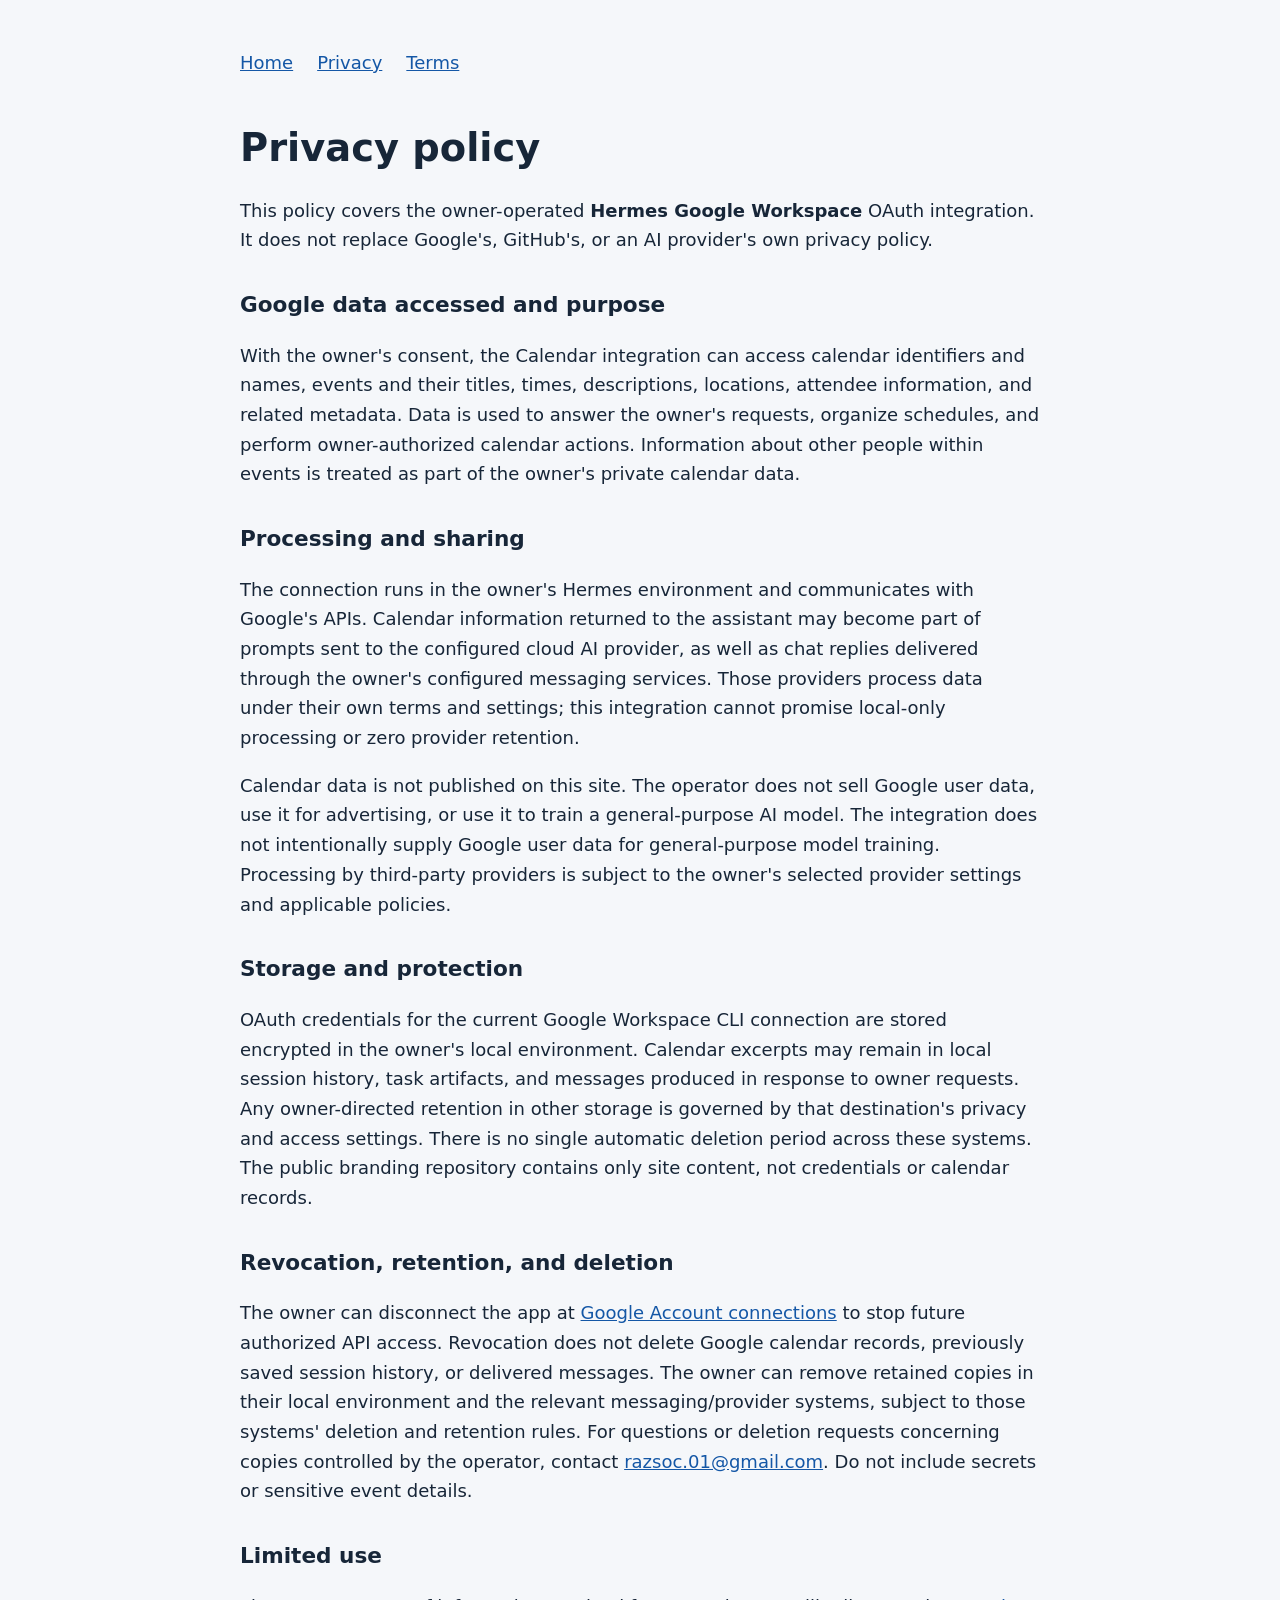
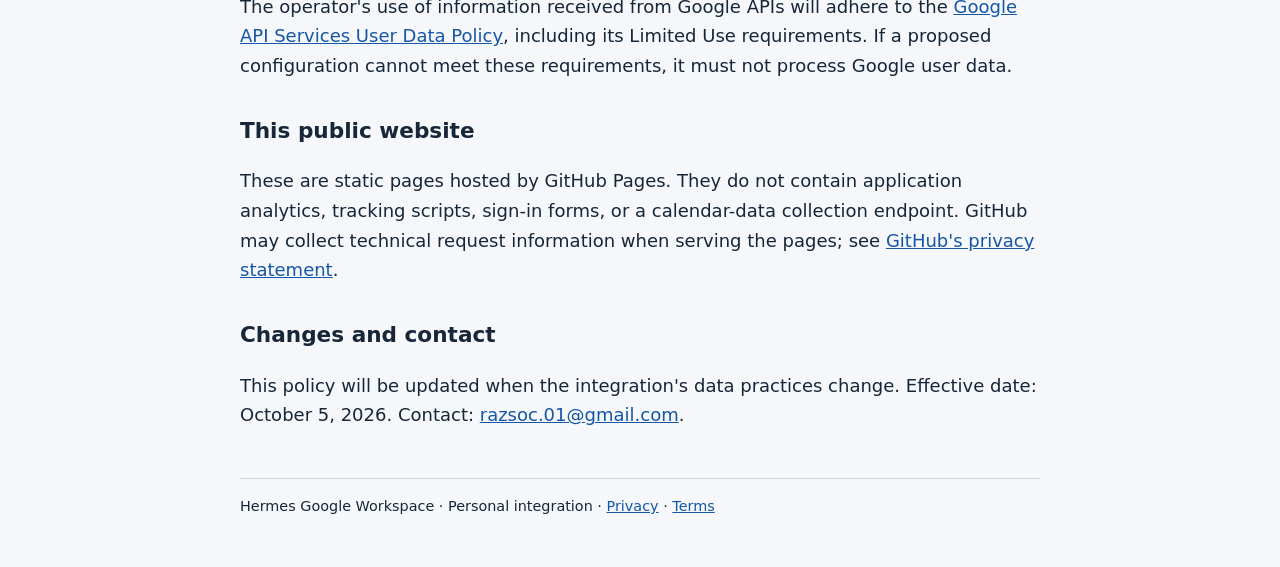
==== privacy.html @ 3c20d004 "Publish personal Google Workspace integration branding pages" ====
<!doctype html>
<html lang="en"><head><meta charset="utf-8"><meta name="viewport" content="width=device-width, initial-scale=1"><title>Privacy policy — Hermes Google Workspace</title><link rel="stylesheet" href="style.css"></head><body><main><nav aria-label="Main navigation"><a href="index.html">Home</a><a href="privacy.html">Privacy</a><a href="terms.html">Terms</a></nav><h1>Privacy policy</h1><p>This policy covers the owner-operated <strong>Hermes Google Workspace</strong> OAuth integration. It does not replace Google's, GitHub's, or an AI provider's own privacy policy.</p><h2>Google data accessed and purpose</h2><p>With the owner's consent, the Calendar integration can access calendar identifiers and names, events and their titles, times, descriptions, locations, attendee information, and related metadata. Data is used to answer the owner's requests, organize schedules, and perform owner-authorized calendar actions. Information about other people within events is treated as part of the owner's private calendar data.</p><h2>Processing and sharing</h2><p>The connection runs in the owner's Hermes environment and communicates with Google's APIs. Calendar information returned to the assistant may become part of prompts sent to the configured cloud AI provider, as well as chat replies delivered through the owner's configured messaging services. Those providers process data under their own terms and settings; this integration cannot promise local-only processing or zero provider retention.</p><p>Calendar data is not published on this site. The operator does not sell Google user data, use it for advertising, or use it to train a general-purpose AI model. The integration does not intentionally supply Google user data for general-purpose model training. Processing by third-party providers is subject to the owner's selected provider settings and applicable policies.</p><h2>Storage and protection</h2><p>OAuth credentials for the current Google Workspace CLI connection are stored encrypted in the owner's local environment. Calendar excerpts may remain in local session history, task artifacts, and messages produced in response to owner requests. Any owner-directed retention in other storage is governed by that destination's privacy and access settings. There is no single automatic deletion period across these systems. The public branding repository contains only site content, not credentials or calendar records.</p><h2>Revocation, retention, and deletion</h2><p>The owner can disconnect the app at <a href="https://myaccount.google.com/connections">Google Account connections</a> to stop future authorized API access. Revocation does not delete Google calendar records, previously saved session history, or delivered messages. The owner can remove retained copies in their local environment and the relevant messaging/provider systems, subject to those systems' deletion and retention rules. For questions or deletion requests concerning copies controlled by the operator, contact <a href="mailto:razsoc.01@gmail.com">razsoc.01@gmail.com</a>. Do not include secrets or sensitive event details.</p><h2>Limited use</h2><p>The operator's use of information received from Google APIs will adhere to the <a href="https://developers.google.com/terms/api-services-user-data-policy">Google API Services User Data Policy</a>, including its Limited Use requirements. If a proposed configuration cannot meet these requirements, it must not process Google user data.</p><h2>This public website</h2><p>These are static pages hosted by GitHub Pages. They do not contain application analytics, tracking scripts, sign-in forms, or a calendar-data collection endpoint. GitHub may collect technical request information when serving the pages; see <a href="https://docs.github.com/en/site-policy/privacy-policies/github-general-privacy-statement">GitHub's privacy statement</a>.</p><h2>Changes and contact</h2><p>This policy will be updated when the integration's data practices change. Effective date: October 5, 2026. Contact: <a href="mailto:razsoc.01@gmail.com">razsoc.01@gmail.com</a>.</p><footer>Hermes Google Workspace · Personal integration · <a href="privacy.html">Privacy</a> · <a href="terms.html">Terms</a></footer></main></body></html>
---- style.css ----
body{font:18px/1.65 system-ui,sans-serif;color:#172638;background:#f5f7fa;margin:0}main{max-width:800px;margin:3rem auto;padding:0 1.5rem}nav{display:flex;gap:1.5rem;flex-wrap:wrap;margin-bottom:3rem}a{color:#1457a6}h1{line-height:1.15;font-size:2.4rem}h2{font-size:1.35rem;margin-top:2rem}.eyebrow{font-size:.85rem;letter-spacing:.1em;color:#486078}footer{border-top:1px solid #ccd4dd;margin-top:3rem;padding-top:1rem;font-size:.9rem}li{margin:.5rem 0}
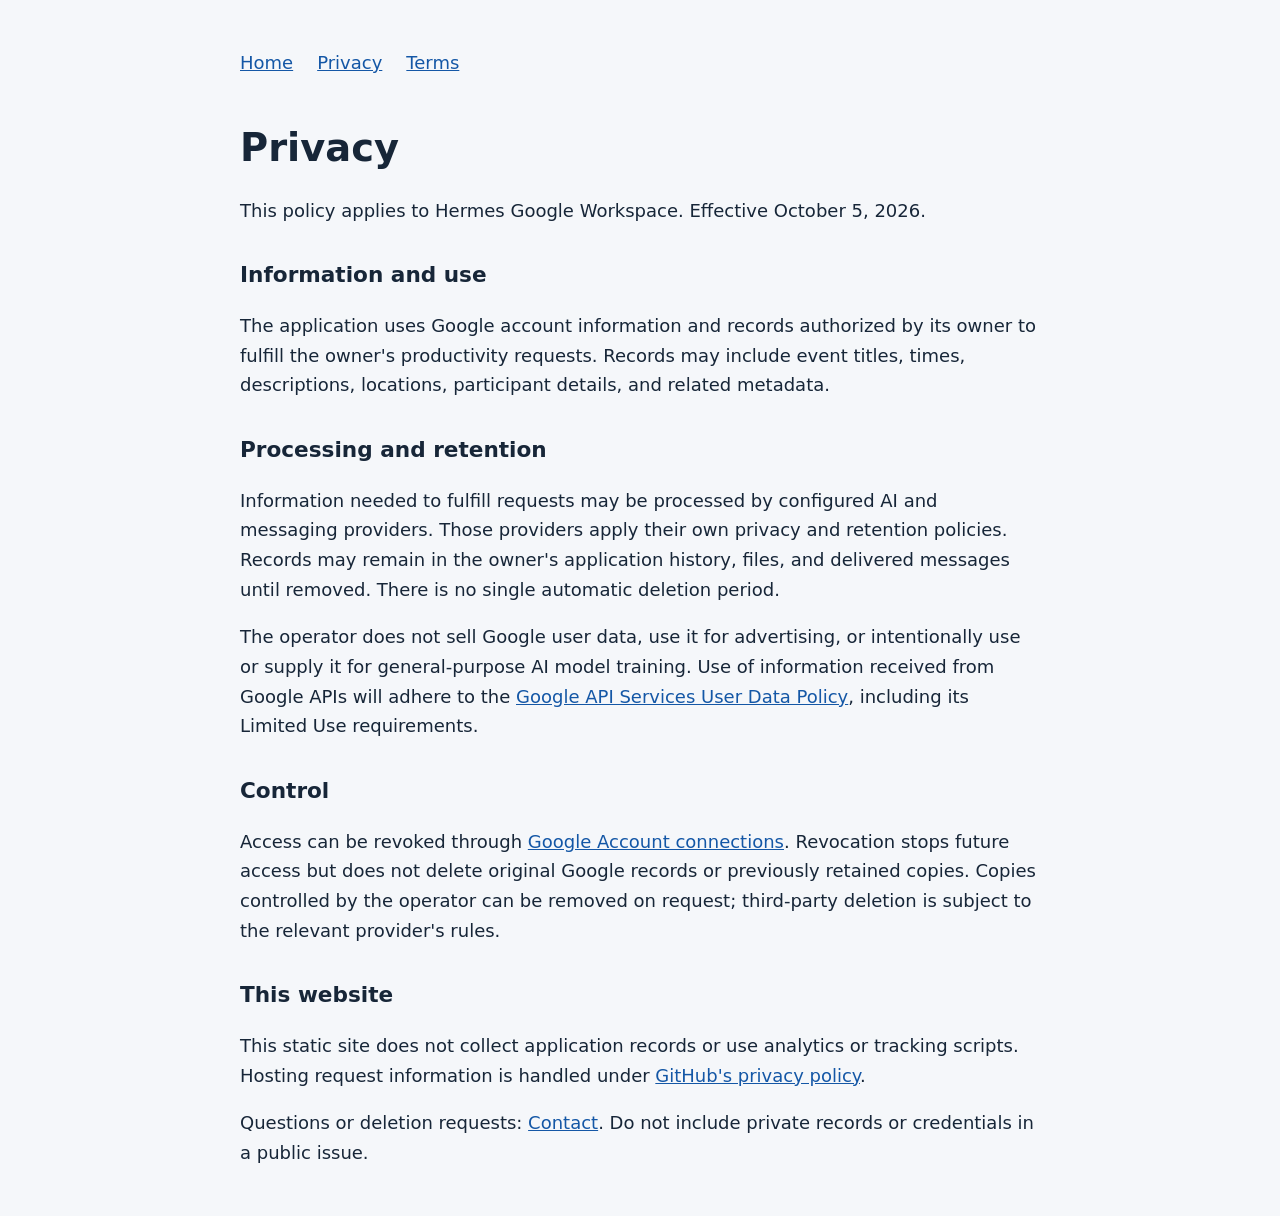
==== commit 6b0571c0: "Minimize public site disclosures" ====
--- a/privacy.html
+++ b/privacy.html
@@ -1,2 +1,2 @@
 <!doctype html>
-<html lang="en"><head><meta charset="utf-8"><meta name="viewport" content="width=device-width, initial-scale=1"><title>Privacy policy — Hermes Google Workspace</title><link rel="stylesheet" href="style.css"></head><body><main><nav aria-label="Main navigation"><a href="index.html">Home</a><a href="privacy.html">Privacy</a><a href="terms.html">Terms</a></nav><h1>Privacy policy</h1><p>This policy covers the owner-operated <strong>Hermes Google Workspace</strong> OAuth integration. It does not replace Google's, GitHub's, or an AI provider's own privacy policy.</p><h2>Google data accessed and purpose</h2><p>With the owner's consent, the Calendar integration can access calendar identifiers and names, events and their titles, times, descriptions, locations, attendee information, and related metadata. Data is used to answer the owner's requests, organize schedules, and perform owner-authorized calendar actions. Information about other people within events is treated as part of the owner's private calendar data.</p><h2>Processing and sharing</h2><p>The connection runs in the owner's Hermes environment and communicates with Google's APIs. Calendar information returned to the assistant may become part of prompts sent to the configured cloud AI provider, as well as chat replies delivered through the owner's configured messaging services. Those providers process data under their own terms and settings; this integration cannot promise local-only processing or zero provider retention.</p><p>Calendar data is not published on this site. The operator does not sell Google user data, use it for advertising, or use it to train a general-purpose AI model. The integration does not intentionally supply Google user data for general-purpose model training. Processing by third-party providers is subject to the owner's selected provider settings and applicable policies.</p><h2>Storage and protection</h2><p>OAuth credentials for the current Google Workspace CLI connection are stored encrypted in the owner's local environment. Calendar excerpts may remain in local session history, task artifacts, and messages produced in response to owner requests. Any owner-directed retention in other storage is governed by that destination's privacy and access settings. There is no single automatic deletion period across these systems. The public branding repository contains only site content, not credentials or calendar records.</p><h2>Revocation, retention, and deletion</h2><p>The owner can disconnect the app at <a href="https://myaccount.google.com/connections">Google Account connections</a> to stop future authorized API access. Revocation does not delete Google calendar records, previously saved session history, or delivered messages. The owner can remove retained copies in their local environment and the relevant messaging/provider systems, subject to those systems' deletion and retention rules. For questions or deletion requests concerning copies controlled by the operator, contact <a href="mailto:razsoc.01@gmail.com">razsoc.01@gmail.com</a>. Do not include secrets or sensitive event details.</p><h2>Limited use</h2><p>The operator's use of information received from Google APIs will adhere to the <a href="https://developers.google.com/terms/api-services-user-data-policy">Google API Services User Data Policy</a>, including its Limited Use requirements. If a proposed configuration cannot meet these requirements, it must not process Google user data.</p><h2>This public website</h2><p>These are static pages hosted by GitHub Pages. They do not contain application analytics, tracking scripts, sign-in forms, or a calendar-data collection endpoint. GitHub may collect technical request information when serving the pages; see <a href="https://docs.github.com/en/site-policy/privacy-policies/github-general-privacy-statement">GitHub's privacy statement</a>.</p><h2>Changes and contact</h2><p>This policy will be updated when the integration's data practices change. Effective date: October 5, 2026. Contact: <a href="mailto:razsoc.01@gmail.com">razsoc.01@gmail.com</a>.</p><footer>Hermes Google Workspace · Personal integration · <a href="privacy.html">Privacy</a> · <a href="terms.html">Terms</a></footer></main></body></html>
+<html lang="en"><head><meta charset="utf-8"><meta name="viewport" content="width=device-width, initial-scale=1"><title>Privacy — Hermes Google Workspace</title><link rel="stylesheet" href="style.css"></head><body><main><nav aria-label="Main navigation"><a href="index.html">Home</a><a href="privacy.html">Privacy</a><a href="terms.html">Terms</a></nav><h1>Privacy</h1><p>This policy applies to Hermes Google Workspace. Effective October 5, 2026.</p><h2>Information and use</h2><p>The application uses Google account information and records authorized by its owner to fulfill the owner's productivity requests. Records may include event titles, times, descriptions, locations, participant details, and related metadata.</p><h2>Processing and retention</h2><p>Information needed to fulfill requests may be processed by configured AI and messaging providers. Those providers apply their own privacy and retention policies. Records may remain in the owner's application history, files, and delivered messages until removed. There is no single automatic deletion period.</p><p>The operator does not sell Google user data, use it for advertising, or intentionally use or supply it for general-purpose AI model training. Use of information received from Google APIs will adhere to the <a href="https://developers.google.com/terms/api-services-user-data-policy">Google API Services User Data Policy</a>, including its Limited Use requirements.</p><h2>Control</h2><p>Access can be revoked through <a href="https://myaccount.google.com/connections">Google Account connections</a>. Revocation stops future access but does not delete original Google records or previously retained copies. Copies controlled by the operator can be removed on request; third-party deletion is subject to the relevant provider's rules.</p><h2>This website</h2><p>This static site does not collect application records or use analytics or tracking scripts. Hosting request information is handled under <a href="https://docs.github.com/en/site-policy/privacy-policies/github-general-privacy-statement">GitHub's privacy policy</a>.</p><p>Questions or deletion requests: <a href="https://github.com/Cossackx/hermes-google-workspace-branding/issues">Contact</a>. Do not include private records or credentials in a public issue.</p></main></body></html>
